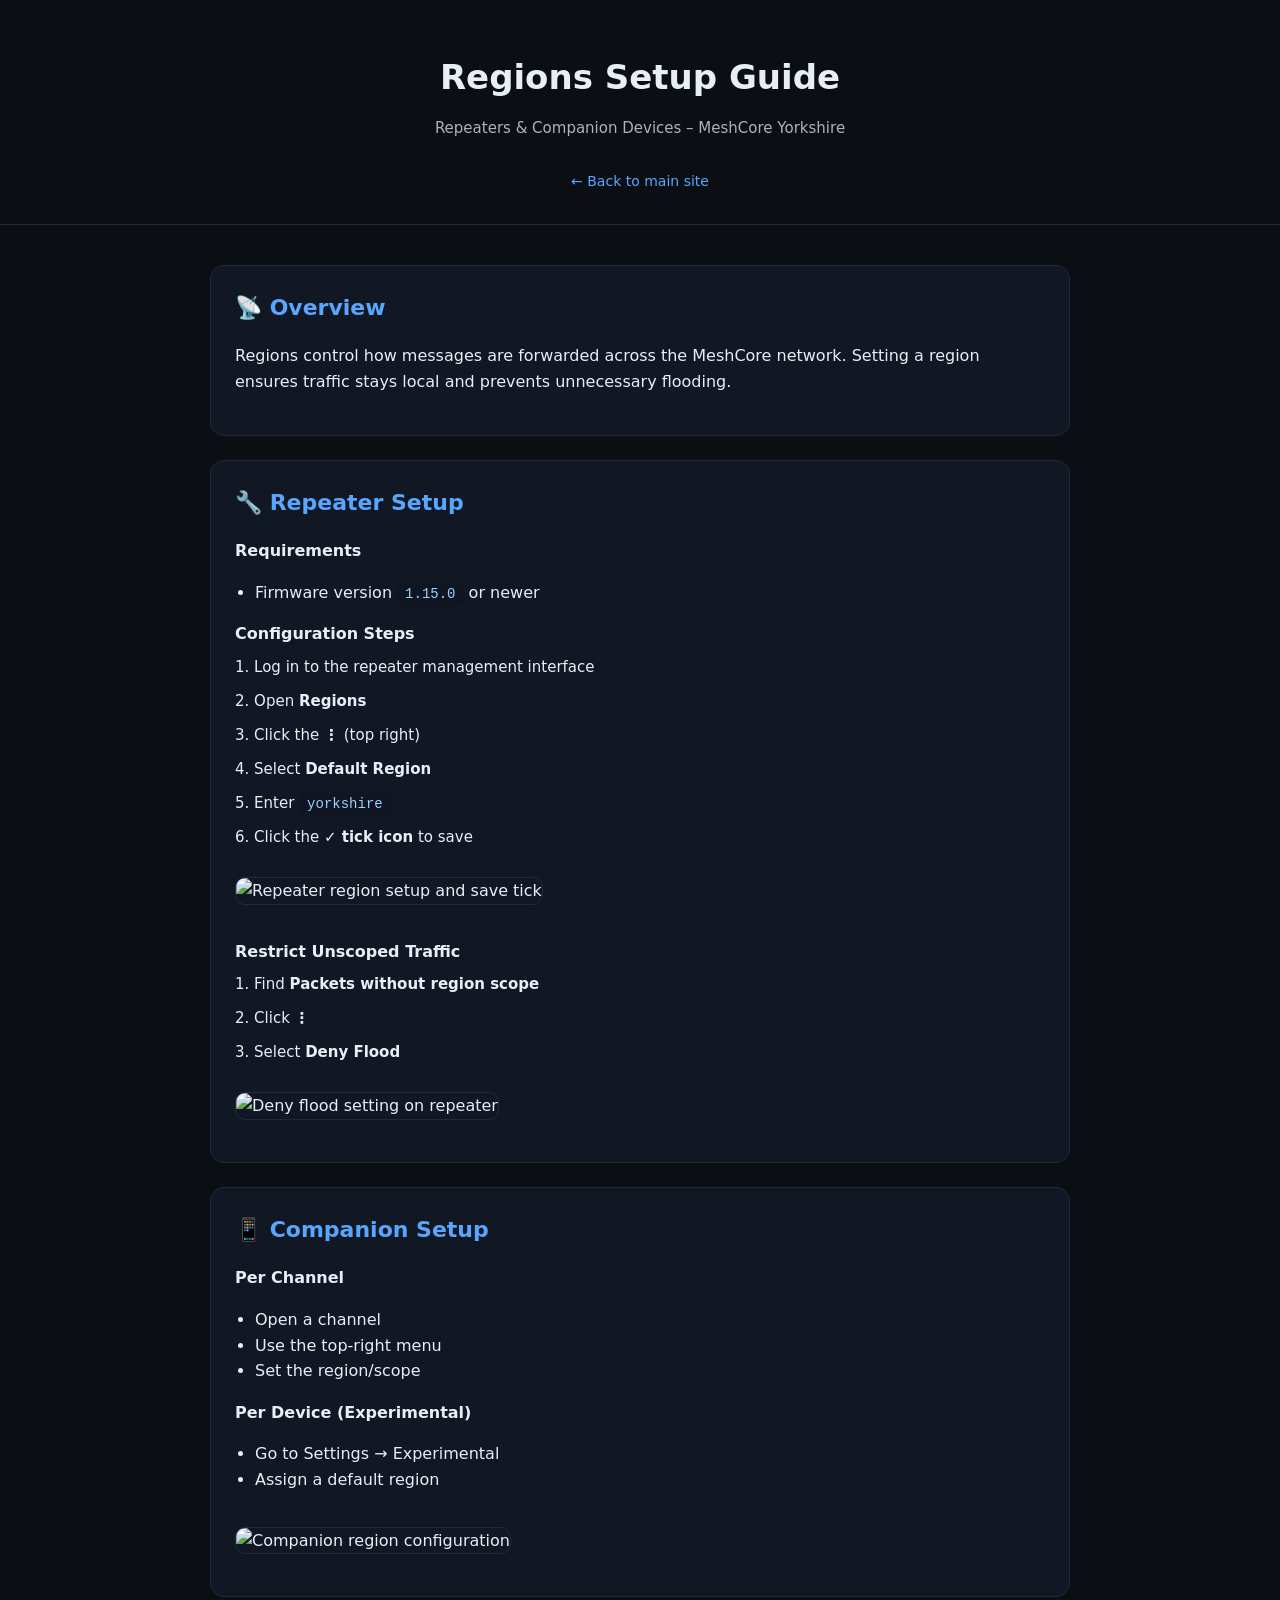
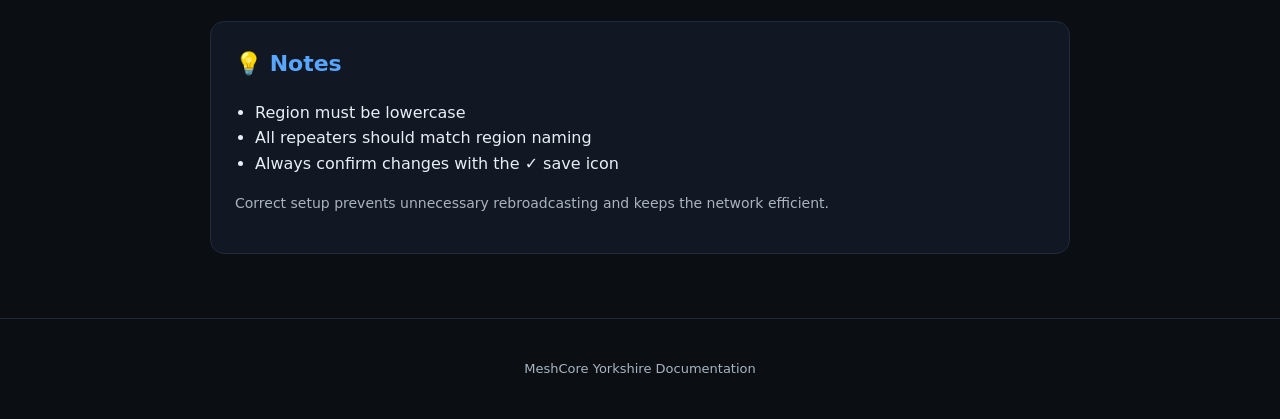
==== regions.html @ fc3aa111 "Regions" ====
<!DOCTYPE html>
<html lang="en">
<head>
  <meta charset="UTF-8" />
  <meta name="viewport" content="width=device-width, initial-scale=1.0" />
  <title>MeshCore Yorkshire – Regions Setup Guide</title>
  <style>
    :root {
      --bg: #0b0f14;
      --card: #121823;
      --text: #e8eef6;
      --muted: #a9b4c0;
      --accent: #58a6ff;
      --border: #1f2a3a;
    }

    body {
      margin: 0;
      font-family: system-ui, -apple-system, Segoe UI, Roboto, Arial, sans-serif;
      background: var(--bg);
      color: var(--text);
      line-height: 1.6;
    }

    header {
      padding: 50px 20px 30px;
      text-align: center;
      border-bottom: 1px solid var(--border);
    }

    header h1 {
      margin: 0;
      font-size: 34px;
      font-weight: 600;
    }

    header p {
      color: var(--muted);
      margin-top: 12px;
      font-size: 15px;
    }

    .home-link {
      display: inline-block;
      margin-top: 15px;
      color: var(--accent);
      text-decoration: none;
      font-size: 14px;
    }

    .container {
      max-width: 860px;
      margin: auto;
      padding: 40px 20px;
    }

    .card {
      background: var(--card);
      border: 1px solid var(--border);
      border-radius: 14px;
      padding: 24px;
      margin-bottom: 24px;
    }

    h2 {
      color: var(--accent);
      margin-top: 0;
      font-size: 22px;
    }

    h3 {
      margin-bottom: 8px;
      font-size: 16px;
    }

    code {
      background: #0f1622;
      padding: 4px 8px;
      border-radius: 6px;
      color: #9ad1ff;
      font-size: 14px;
    }

    ul {
      padding-left: 20px;
    }

    .step {
      margin-bottom: 10px;
      font-size: 15px;
    }

    .image {
      width: 100%;
      border-radius: 10px;
      margin: 18px 0;
      border: 1px solid var(--border);
    }

    .image-placeholder {
      width: 100%;
      height: 260px;
      background: #0f1622;
      border: 1px dashed #2a3a52;
      border-radius: 10px;
      display: flex;
      align-items: center;
      justify-content: center;
      color: var(--muted);
      margin: 18px 0;
      font-size: 14px;
    }

    .note {
      color: var(--muted);
      font-size: 14px;
      margin-top: 10px;
    }

    footer {
      text-align: center;
      padding: 40px 20px;
      color: var(--muted);
      font-size: 13px;
      border-top: 1px solid var(--border);
    }
  </style>
</head>
<body>

<header>
  <h1>Regions Setup Guide</h1>
  <p>Repeaters & Companion Devices – MeshCore Yorkshire</p>
  <a class="home-link" href="https://meshcoreyorkshire.uk/">← Back to main site</a>
</header>

<div class="container">

  <div class="card">
    <h2>📡 Overview</h2>
    <p>
      Regions control how messages are forwarded across the MeshCore network.
      Setting a region ensures traffic stays local and prevents unnecessary flooding.
    </p>
  </div>

  <div class="card">
    <h2>🔧 Repeater Setup</h2>

    <h3>Requirements</h3>
    <ul>
      <li>Firmware version <code>1.15.0</code> or newer</li>
    </ul>

    <h3>Configuration Steps</h3>

    <div class="step">1. Log in to the repeater management interface</div>
    <div class="step">2. Open <b>Regions</b></div>
    <div class="step">3. Click the <b>⋮</b> (top right)</div>
    <div class="step">4. Select <b>Default Region</b></div>
    <div class="step">5. Enter <code>yorkshire</code></div>
    <div class="step">6. Click the <b>✓ tick icon</b> to save</div>

    <img class="image" src="repeter-defultdeny.jpg" alt="Repeater region setup and save tick" />

    <h3>Restrict Unscoped Traffic</h3>

    <div class="step">1. Find <b>Packets without region scope</b></div>
    <div class="step">2. Click <b>⋮</b></div>
    <div class="step">3. Select <b>Deny Flood</b></div>

    <img class="image" src="repeter-defultdeny.jpg" alt="Deny flood setting on repeater" />

  </div>

  <div class="card">
    <h2>📱 Companion Setup</h2>

    <h3>Per Channel</h3>
    <ul>
      <li>Open a channel</li>
      <li>Use the top-right menu</li>
      <li>Set the region/scope</li>
    </ul>

    <h3>Per Device (Experimental)</h3>
    <ul>
      <li>Go to Settings → Experimental</li>
      <li>Assign a default region</li>
    </ul>

    <img class="image" src="comp-default.jpg" alt="Companion region configuration" />

  </div>

  <div class="card">
    <h2>💡 Notes</h2>
    <ul>
      <li>Region must be lowercase</li>
      <li>All repeaters should match region naming</li>
      <li>Always confirm changes with the ✓ save icon</li>
    </ul>
    <p class="note">
      Correct setup prevents unnecessary rebroadcasting and keeps the network efficient.
    </p>
  </div>

</div>

<footer>
  MeshCore Yorkshire Documentation
</footer>

</body>
</html>
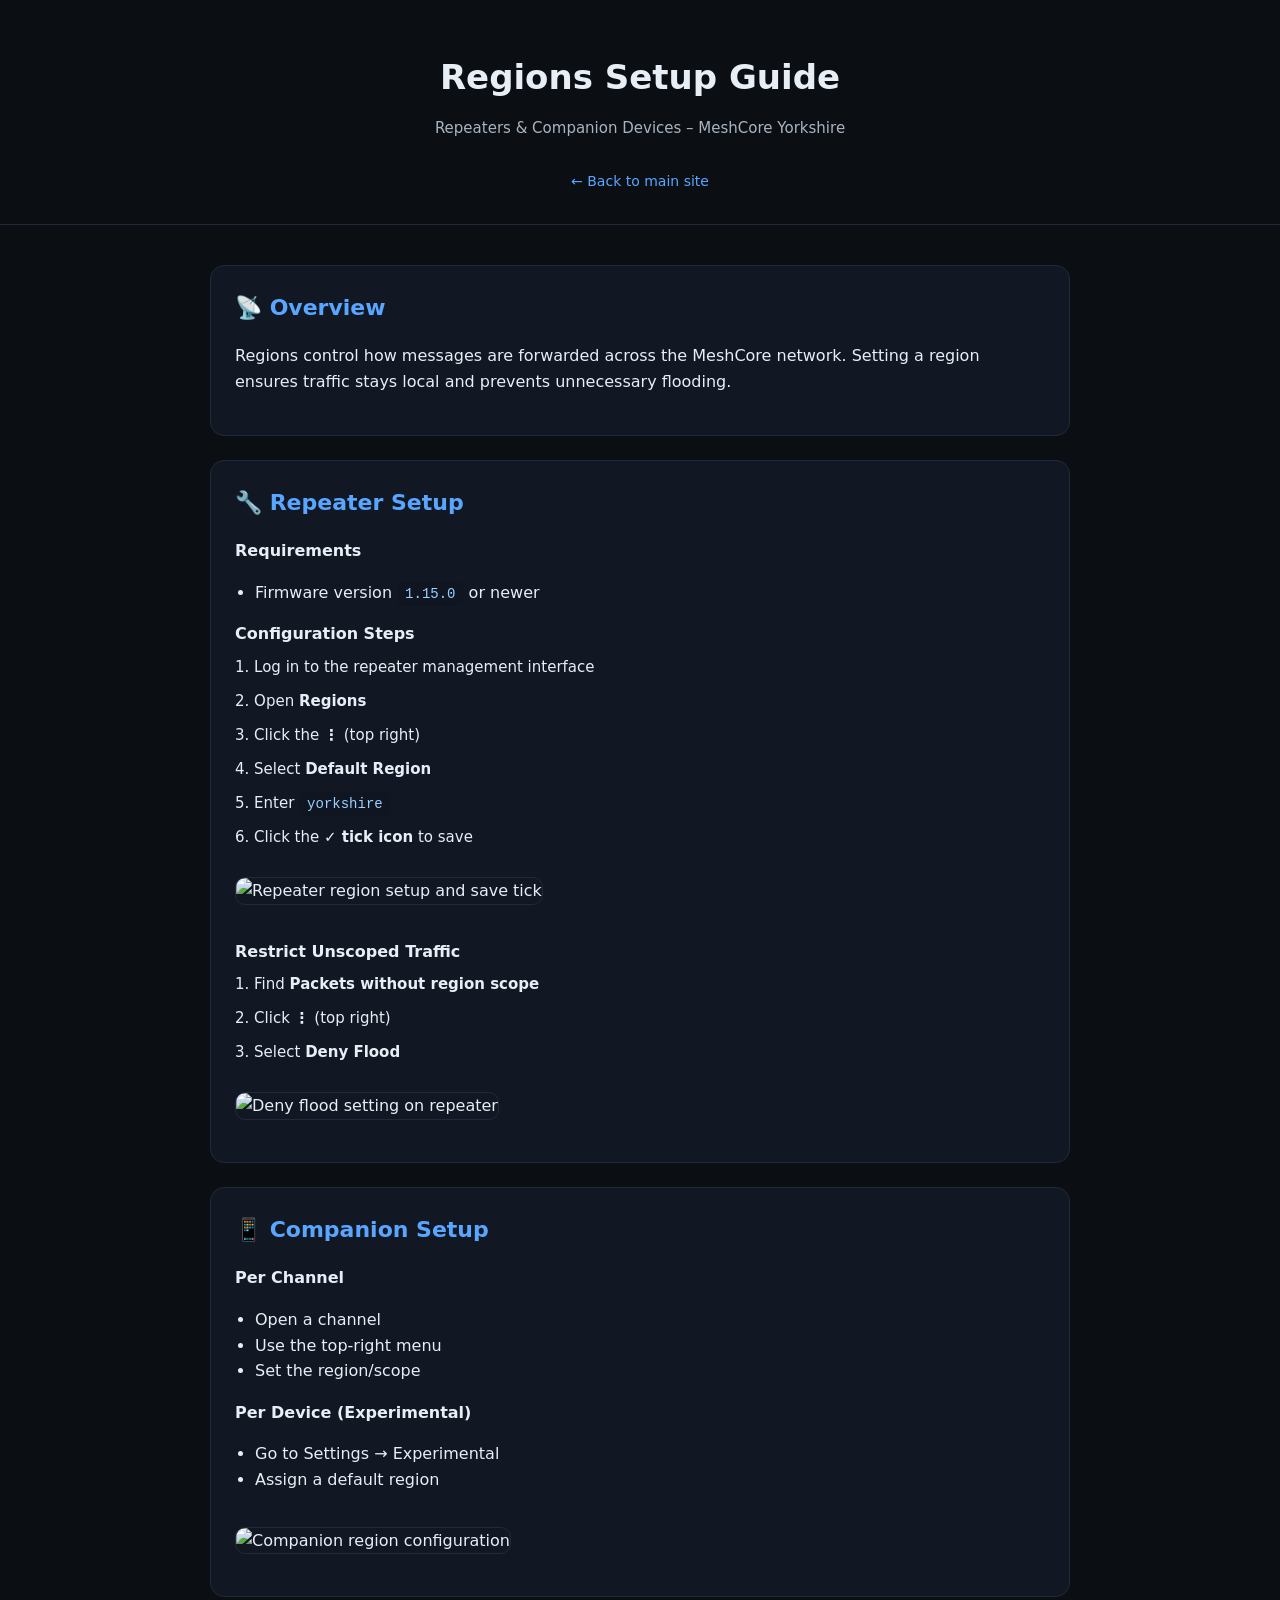
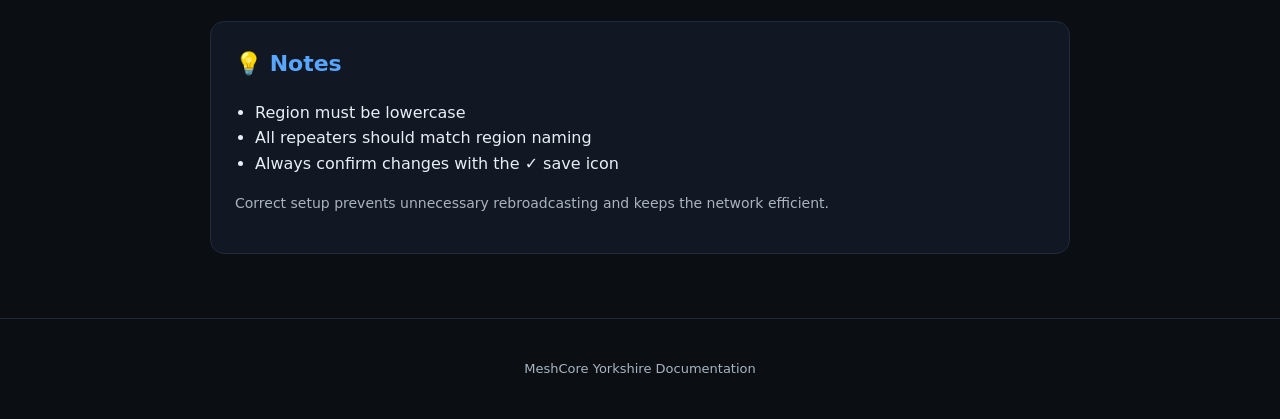
==== commit 57a21237: "ok" ====
--- a/regions.html
+++ b/regions.html
@@ -161,15 +161,15 @@
     <div class="step">5. Enter <code>yorkshire</code></div>
     <div class="step">6. Click the <b>✓ tick icon</b> to save</div>
 
-    <img class="image" src="repeter-defultdeny.jpg" alt="Repeater region setup and save tick" />
+    <img class="image" src="/assets/rpt-deny.jpg" alt="Repeater region setup and save tick" />
 
     <h3>Restrict Unscoped Traffic</h3>
 
     <div class="step">1. Find <b>Packets without region scope</b></div>
-    <div class="step">2. Click <b>⋮</b></div>
+    <div class="step">2. Click <b>⋮</b> (top right)</div>
     <div class="step">3. Select <b>Deny Flood</b></div>
 
-    <img class="image" src="repeter-defultdeny.jpg" alt="Deny flood setting on repeater" />
+    <img class="image" src="/assets/rpt-deny.jpg" alt="Deny flood setting on repeater" />
 
   </div>
 
@@ -189,7 +189,7 @@
       <li>Assign a default region</li>
     </ul>
 
-    <img class="image" src="comp-default.jpg" alt="Companion region configuration" />
+    <img class="image" src="compdefault.jpg" alt="Companion region configuration" />
 
   </div>
 
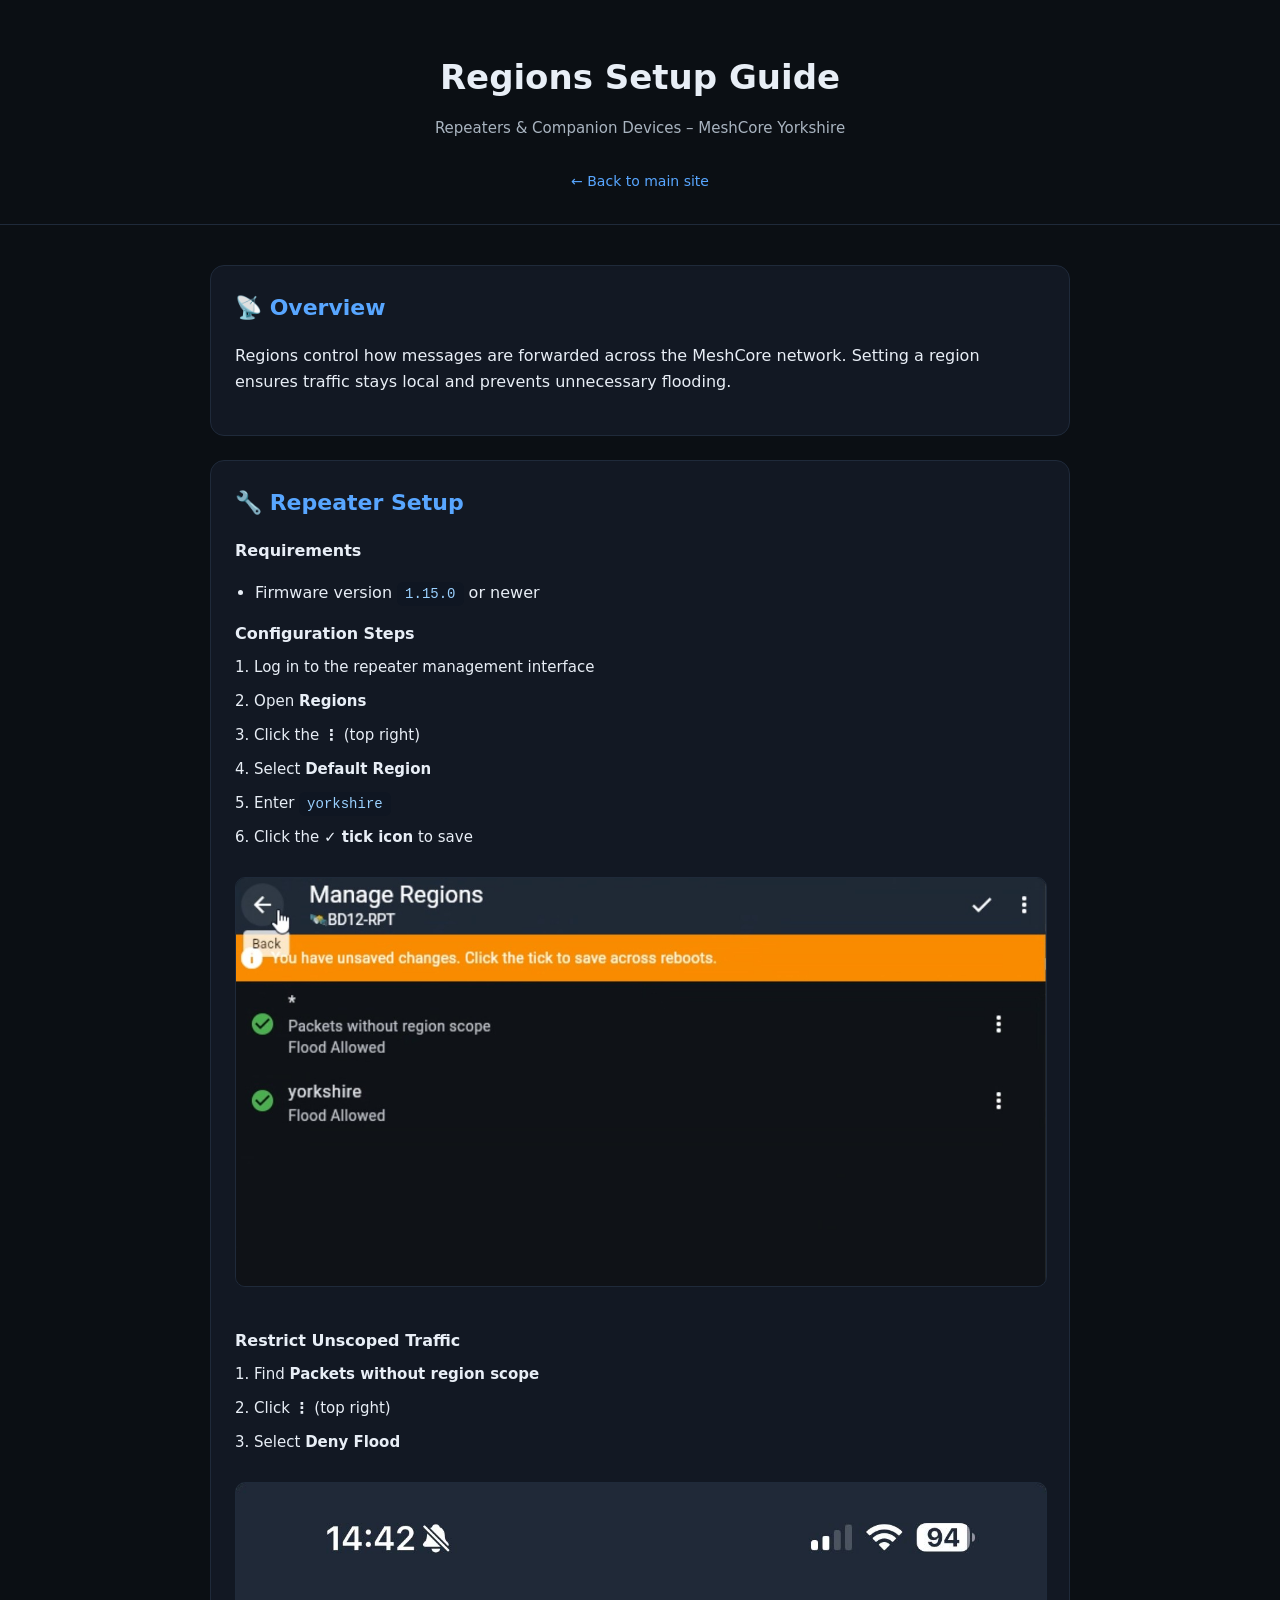
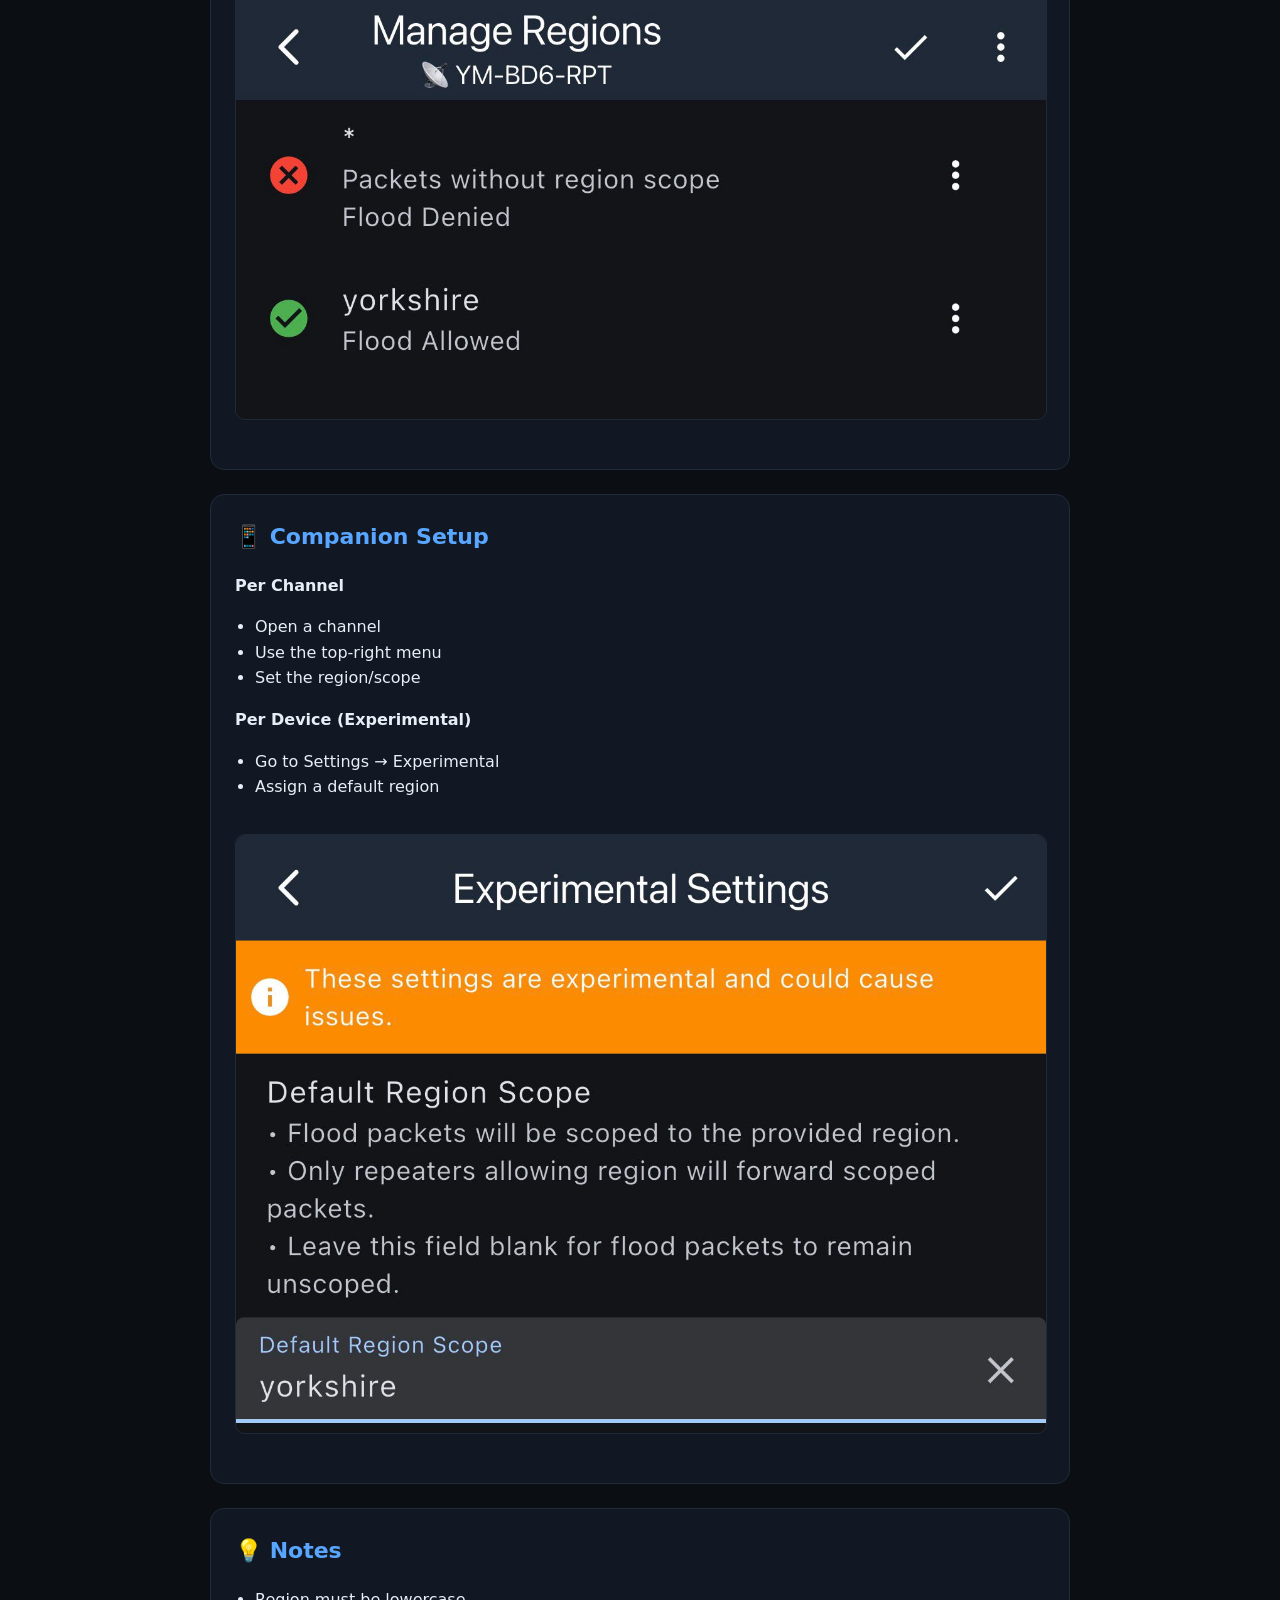
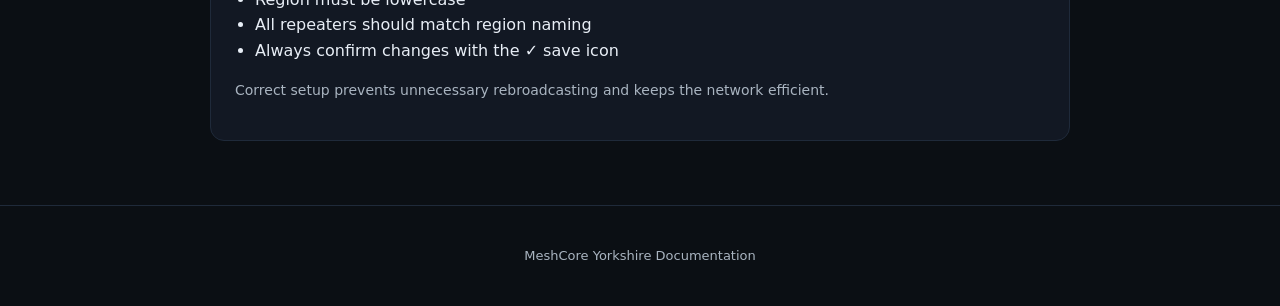
==== commit e8de638b: "ok" ====
--- a/regions.html
+++ b/regions.html
@@ -161,7 +161,7 @@
     <div class="step">5. Enter <code>yorkshire</code></div>
     <div class="step">6. Click the <b>✓ tick icon</b> to save</div>
 
-    <img class="image" src="/assets/rpt-deny.jpg" alt="Repeater region setup and save tick" />
+    <img class="image" src="assets/rptregion.jpeg" alt="Repeater region setup and save tick" />
 
     <h3>Restrict Unscoped Traffic</h3>
 
@@ -169,7 +169,7 @@
     <div class="step">2. Click <b>⋮</b> (top right)</div>
     <div class="step">3. Select <b>Deny Flood</b></div>
 
-    <img class="image" src="/assets/rpt-deny.jpg" alt="Deny flood setting on repeater" />
+    <img class="image" src="assets/rptdeny.jpeg" alt="Deny flood setting on repeater" />
 
   </div>
 
@@ -189,7 +189,7 @@
       <li>Assign a default region</li>
     </ul>
 
-    <img class="image" src="compdefault.jpg" alt="Companion region configuration" />
+    <img class="image" src="assets/compdefault.jpeg" alt="Companion region configuration" />
 
   </div>
 
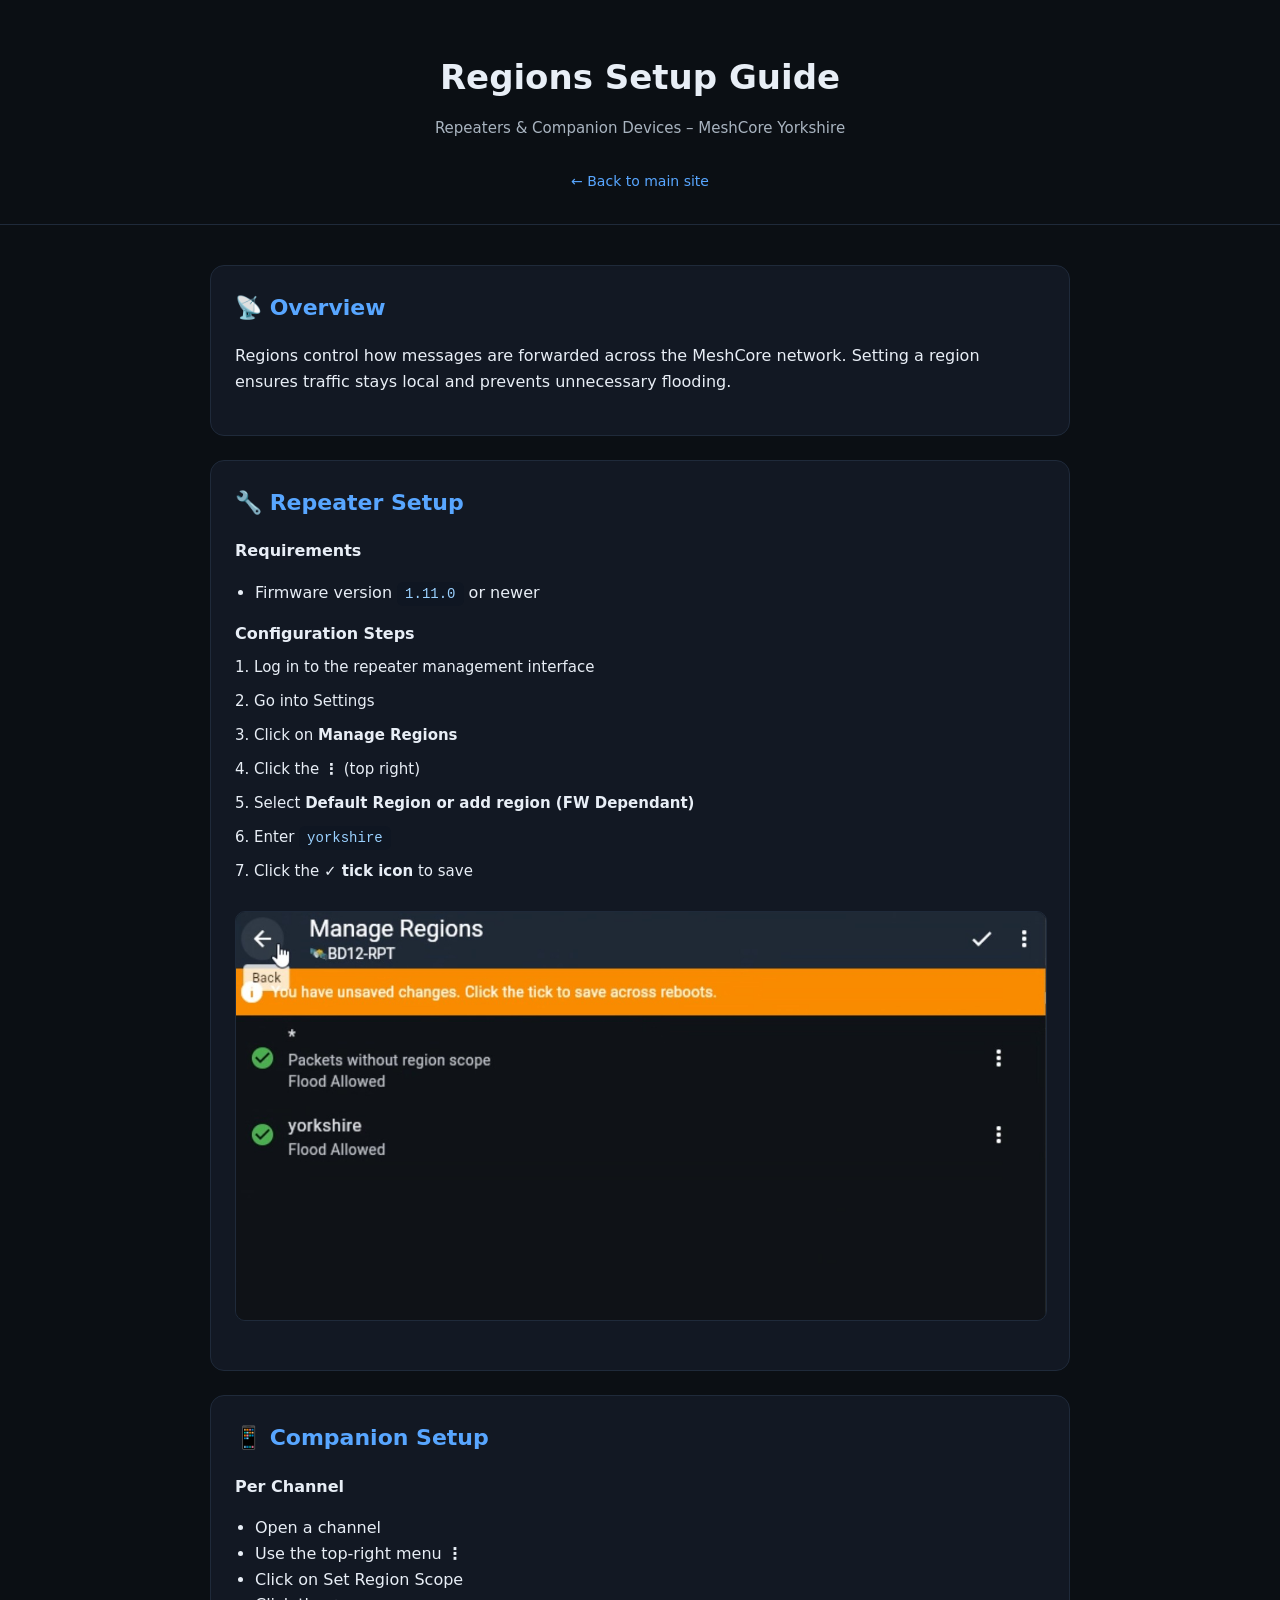
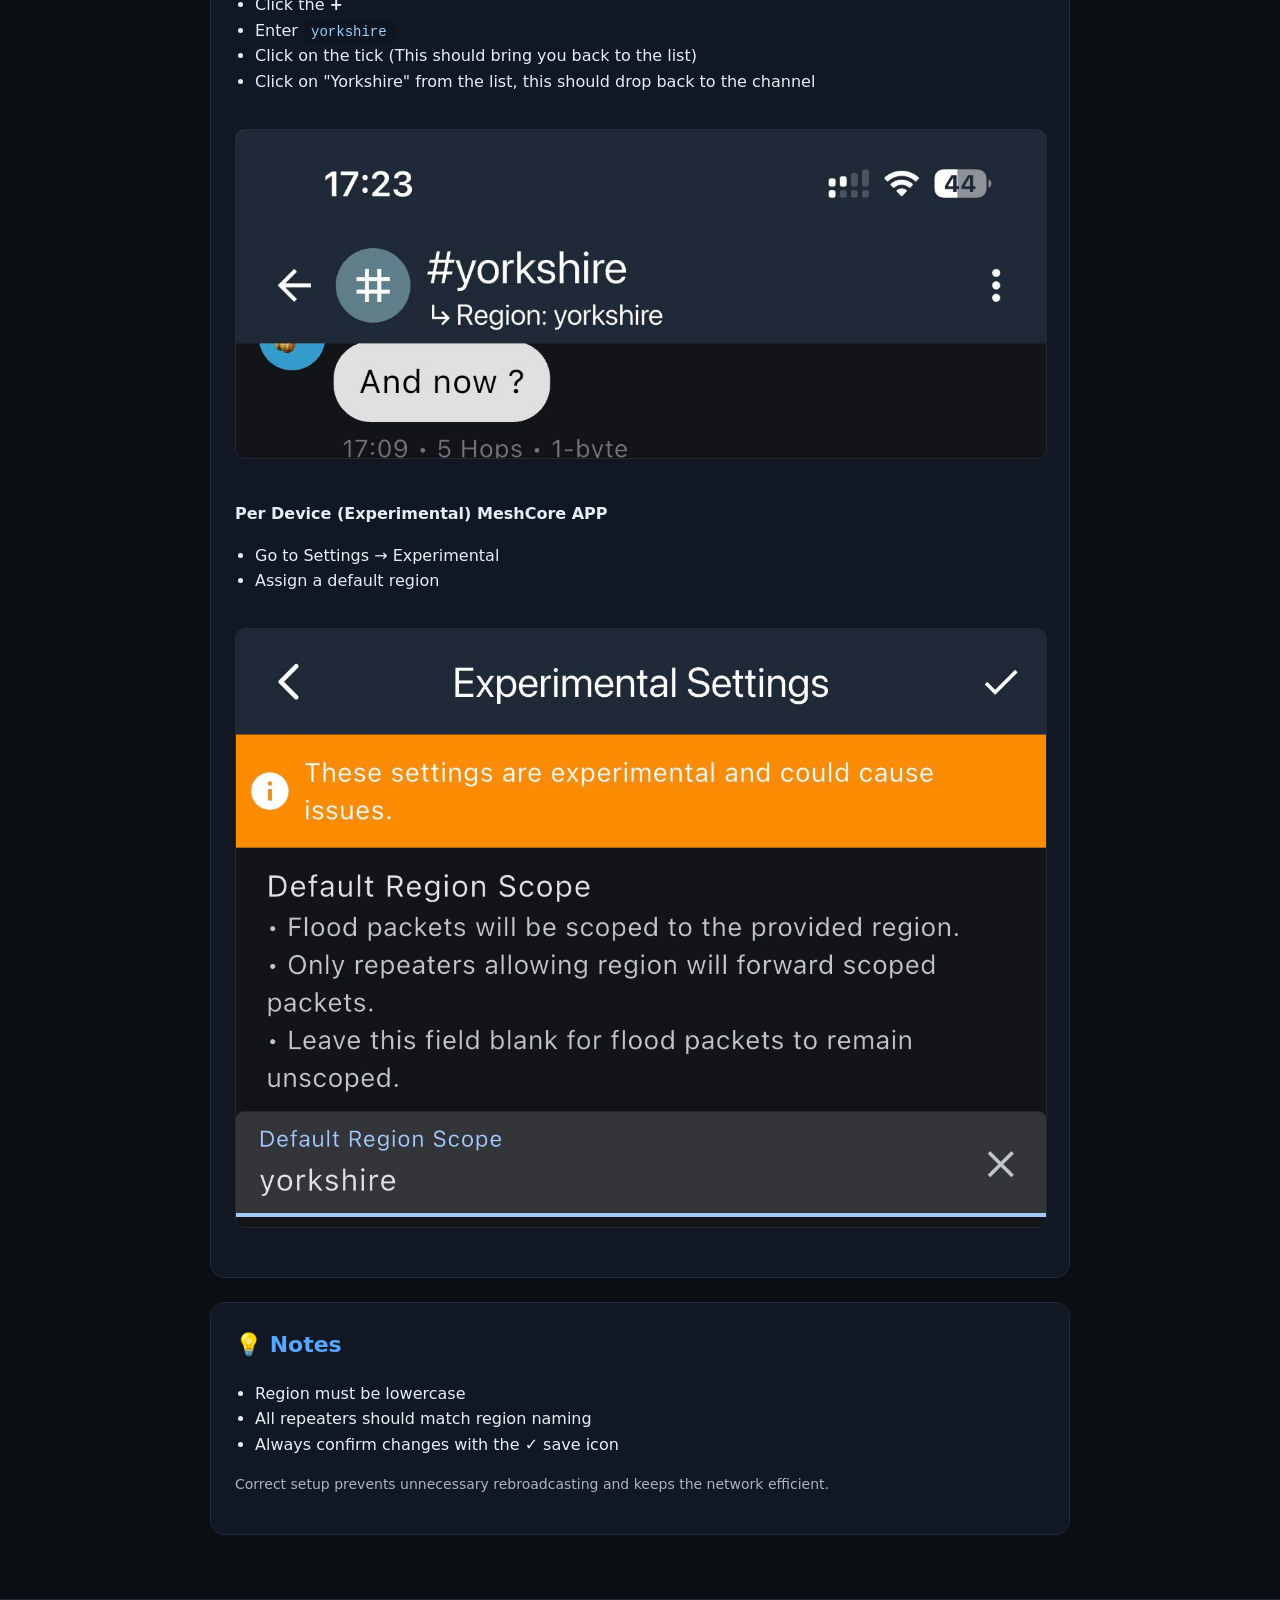
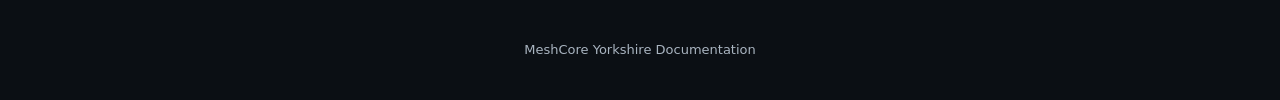
==== commit 1dc4fe82: "Regions" ====
--- a/regions.html
+++ b/regions.html
@@ -149,28 +149,21 @@
 
     <h3>Requirements</h3>
     <ul>
-      <li>Firmware version <code>1.15.0</code> or newer</li>
+      <li>Firmware version <code>1.11.0</code> or newer</li>
     </ul>
 
     <h3>Configuration Steps</h3>
 
     <div class="step">1. Log in to the repeater management interface</div>
-    <div class="step">2. Open <b>Regions</b></div>
-    <div class="step">3. Click the <b>⋮</b> (top right)</div>
-    <div class="step">4. Select <b>Default Region</b></div>
-    <div class="step">5. Enter <code>yorkshire</code></div>
-    <div class="step">6. Click the <b>✓ tick icon</b> to save</div>
+    <div class="step">2. Go into Settings</div>
+    <div class="step">3. Click on <b>Manage Regions</b></div>
+    <div class="step">4. Click the <b>⋮</b> (top right)</div>
+    <div class="step">5. Select <b>Default Region or add region (FW Dependant)</b></div>
+    <div class="step">6. Enter <code>yorkshire</code></div>
+    <div class="step">7. Click the <b>✓ tick icon</b> to save</div>
 
     <img class="image" src="assets/rptregion.jpeg" alt="Repeater region setup and save tick" />
 
-    <h3>Restrict Unscoped Traffic</h3>
-
-    <div class="step">1. Find <b>Packets without region scope</b></div>
-    <div class="step">2. Click <b>⋮</b> (top right)</div>
-    <div class="step">3. Select <b>Deny Flood</b></div>
-
-    <img class="image" src="assets/rptdeny.jpeg" alt="Deny flood setting on repeater" />
-
   </div>
 
   <div class="card">
@@ -179,11 +172,16 @@
     <h3>Per Channel</h3>
     <ul>
       <li>Open a channel</li>
-      <li>Use the top-right menu</li>
-      <li>Set the region/scope</li>
-    </ul>
-
-    <h3>Per Device (Experimental)</h3>
+      <li>Use the top-right menu <b>⋮</b></li>
+      <li>Click on Set Region Scope</li>
+      <li>Click the <b>+</b></li>
+      <li>Enter <code>yorkshire</code></li>
+      <li>Click on the tick (This should bring you back to the list)</li>
+      <li>Click on "Yorkshire" from the list, this should drop back to the channel</li>
+    </ul>
+    <img class="image" src="assets/compregion.jpeg" alt="Companion region configuration" />
+
+    <h3>Per Device (Experimental) MeshCore APP</h3>
     <ul>
       <li>Go to Settings → Experimental</li>
       <li>Assign a default region</li>
